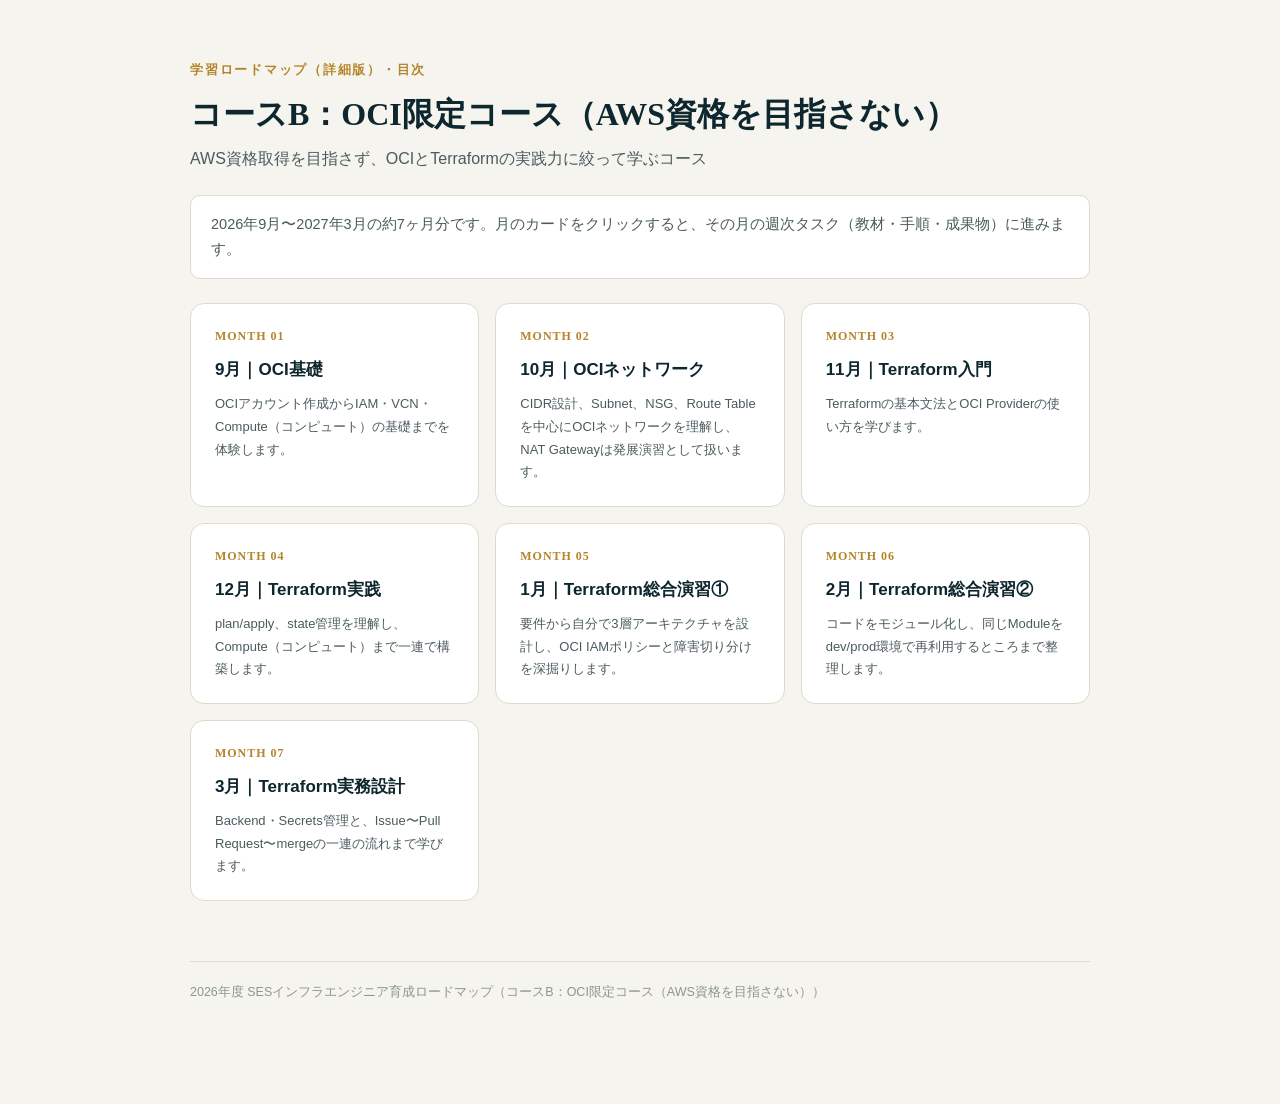
==== index.html @ c8ac6cfe "Add files via upload" ====
<!DOCTYPE html>
<html lang="ja">
<head>
<meta charset="UTF-8">
<meta name="viewport" content="width=device-width, initial-scale=1.0">
<title>コースB：OCI限定コース（AWS資格を目指さない）｜2026年度 ロードマップ 目次</title>
<link rel="stylesheet" href="assets/style.css">
<style>
  .layout{display:block;}
  main{max-width:980px;margin:0 auto;padding:60px 40px 100px;}
</style>
</head>
<body>
<div class="layout">
  <main>
    <div class="doc-header">
      <div class="eyebrow">学習ロードマップ（詳細版）・目次</div>
      <h1>コースB：OCI限定コース（AWS資格を目指さない）</h1>
      <p class="sub">AWS資格取得を目指さず、OCIとTerraformの実践力に絞って学ぶコース</p>
      <p class="lead">2026年9月〜2027年3月の約7ヶ月分です。月のカードをクリックすると、その月の週次タスク（教材・手順・成果物）に進みます。</p>
    </div>
    <div class="month-grid">
      <a class="month-card" href="2026-09.html">
          <div class="mnum">MONTH 01</div>
          <h3>9月｜OCI基礎</h3>
          <p>OCIアカウント作成からIAM・VCN・Compute（コンピュート）の基礎までを体験します。</p>
        </a>
      <a class="month-card" href="2026-10.html">
          <div class="mnum">MONTH 02</div>
          <h3>10月｜OCIネットワーク</h3>
          <p>CIDR設計、Subnet、NSG、Route Tableを中心にOCIネットワークを理解し、NAT Gatewayは発展演習として扱います。</p>
        </a>
      <a class="month-card" href="2026-11.html">
          <div class="mnum">MONTH 03</div>
          <h3>11月｜Terraform入門</h3>
          <p>Terraformの基本文法とOCI Providerの使い方を学びます。</p>
        </a>
      <a class="month-card" href="2026-12.html">
          <div class="mnum">MONTH 04</div>
          <h3>12月｜Terraform実践</h3>
          <p>plan/apply、state管理を理解し、Compute（コンピュート）まで一連で構築します。</p>
        </a>
      <a class="month-card" href="2027-01.html">
          <div class="mnum">MONTH 05</div>
          <h3>1月｜Terraform総合演習①</h3>
          <p>要件から自分で3層アーキテクチャを設計し、OCI IAMポリシーと障害切り分けを深掘りします。</p>
        </a>
      <a class="month-card" href="2027-02.html">
          <div class="mnum">MONTH 06</div>
          <h3>2月｜Terraform総合演習②</h3>
          <p>コードをモジュール化し、同じModuleをdev/prod環境で再利用するところまで整理します。</p>
        </a>
      <a class="month-card" href="2027-03.html">
          <div class="mnum">MONTH 07</div>
          <h3>3月｜Terraform実務設計</h3>
          <p>Backend・Secrets管理と、Issue〜Pull Request〜mergeの一連の流れまで学びます。</p>
        </a>
    </div>
    <footer>
      2026年度 SESインフラエンジニア育成ロードマップ（コースB：OCI限定コース（AWS資格を目指さない））
    </footer>
  </main>
</div>
</body>
</html>
---- assets/style.css ----
:root{
  --paper:#F5F4EE;
  --card:#FFFFFF;
  --ink:#1E2B2E;
  --ink-soft:#4B5B5E;
  --ink-faint:#8C978F;
  --line:#DEDACE;
  --navy:#173A44;
  --navy-deep:#0E262E;
  --accent:#B5842A;
  --accent-soft:#F1E3C6;
  --sage:#4F7A5B;
  --sage-soft:#E4EEE3;
  --brick:#A24B36;
  --brick-soft:#F3E1DA;
  --radius:10px;
}
*{box-sizing:border-box;}
html{scroll-behavior:smooth;}
body{
  margin:0;
  background:var(--paper);
  color:var(--ink);
  font-family:"Hiragino Kaku Gothic ProN","Yu Gothic",-apple-system,BlinkMacSystemFont,"Segoe UI",sans-serif;
  font-size:15.5px;
  line-height:1.75;
}
.layout{display:grid;grid-template-columns:270px minmax(0,1fr);min-height:100vh;}
.sidebar{
  background:var(--navy-deep);color:#EDEAE0;padding:26px 20px 40px;
  position:sticky;top:0;height:100vh;overflow-y:auto;
}
.sidebar .brand{font-family:"Hiragino Mincho ProN","Yu Mincho",serif;font-size:13px;letter-spacing:.08em;color:var(--accent);margin-bottom:4px;}
.sidebar h1{font-family:"Hiragino Mincho ProN","Yu Mincho",serif;font-size:18px;font-weight:600;line-height:1.5;margin:0 0 6px;color:#FBF9F3;}
.sidebar .course-badge{
  display:inline-block;font-size:11px;font-weight:700;letter-spacing:.05em;
  padding:3px 10px;border-radius:20px;margin-bottom:20px;
}
.sidebar .course-badge.a{background:var(--accent-soft);color:#7A5713;}
.sidebar .course-badge.b{background:var(--sage-soft);color:#2C4A31;}
.sidebar a.back-index{
  display:flex;align-items:center;gap:6px;color:#A9B7AE;text-decoration:none;
  font-size:12.5px;margin-bottom:18px;padding-bottom:14px;border-bottom:1px solid rgba(255,255,255,.1);
}
.sidebar a.back-index:hover{color:#fff;}
.sidebar nav{display:flex;flex-direction:column;gap:2px;}
.sidebar .nav-group-label{font-size:11px;letter-spacing:.12em;text-transform:uppercase;color:#8FA3A0;margin:18px 0 8px;}
.sidebar a{color:#CFD8CE;text-decoration:none;font-size:13.5px;padding:7px 10px;border-radius:6px;display:flex;align-items:center;gap:8px;transition:background .15s ease, color .15s ease;}
.sidebar a:hover{background:rgba(255,255,255,.06);color:#fff;}
.sidebar a .dot{width:5px;height:5px;border-radius:50%;background:#5B6E6A;flex:none;}
.month-nav{display:flex;flex-direction:column;gap:1px;margin-top:6px;}
.month-nav a{font-size:12.5px;padding:6px 10px;}
.month-nav a.current{background:rgba(255,255,255,.08);color:#fff;font-weight:700;}
.month-nav a.current .dot{background:var(--accent);}
.prevnext{display:flex;gap:8px;margin-top:22px;}
.prevnext a{
  flex:1;text-align:center;font-size:12px;padding:9px 6px;border:1px solid rgba(255,255,255,.14);
  border-radius:8px;color:#CFD8CE;text-decoration:none;
}
.prevnext a:hover{background:rgba(255,255,255,.07);color:#fff;}
.prevnext a.disabled{opacity:.3;pointer-events:none;}

main{padding:52px 64px 100px;max-width:920px;}
.doc-header{margin-bottom:14px;}
.doc-header .eyebrow{font-size:12.5px;letter-spacing:.14em;text-transform:uppercase;color:var(--accent);font-weight:600;margin-bottom:10px;}
.doc-header h1{font-family:"Hiragino Mincho ProN","Yu Mincho",serif;font-size:32px;line-height:1.4;margin:0 0 8px;color:var(--navy-deep);}
.doc-header .sub{font-size:16px;color:var(--ink-soft);margin:0 0 22px;}
.doc-header .lead{background:var(--card);border:1px solid var(--line);border-radius:var(--radius);padding:16px 20px;color:var(--ink-soft);font-size:14.5px;}

h2.section-title{font-family:"Hiragino Mincho ProN","Yu Mincho",serif;font-size:23px;color:var(--navy-deep);margin:56px 0 22px;padding-bottom:12px;border-bottom:2px solid var(--navy);scroll-margin-top:24px;}

.glossary{width:100%;border-collapse:collapse;background:var(--card);border-radius:var(--radius);overflow:hidden;border:1px solid var(--line);}
.glossary th{background:var(--navy);color:#F3F1E8;text-align:left;font-size:12.5px;letter-spacing:.04em;font-weight:600;padding:11px 14px;}
.glossary td{padding:11px 14px;font-size:14px;border-top:1px solid var(--line);vertical-align:top;}
.glossary tr:nth-child(even) td{background:#FAF9F4;}
.glossary td.term{font-weight:600;color:var(--navy-deep);white-space:nowrap;}
.glossary td.short{color:var(--accent);font-weight:600;}

.week{background:var(--card);border:1px solid var(--line);border-radius:14px;padding:28px 30px 26px;margin-bottom:24px;scroll-margin-top:24px;}
.week-head{display:flex;align-items:baseline;gap:12px;margin-bottom:6px;}
.week-num{font-family:"Hiragino Mincho ProN","Yu Mincho",serif;font-size:13px;color:var(--accent);font-weight:700;letter-spacing:.06em;}
.week-hours{font-size:12px;color:#888;font-weight:500;background:#f2f2f2;border-radius:4px;padding:2px 8px;}
.week h3{font-size:18.5px;margin:0;color:var(--navy-deep);font-weight:700;}
.block{margin-top:18px;}
.block-label{font-size:12.5px;font-weight:700;letter-spacing:.03em;color:var(--navy);margin-bottom:8px;display:flex;align-items:center;gap:6px;}
.goal-text{color:var(--ink-soft);font-size:14.5px;}
ul.materials{margin:0;padding-left:0;list-style:none;}
ul.materials li{font-size:13.8px;color:var(--ink-soft);padding:6px 0 6px 18px;position:relative;border-bottom:1px dashed var(--line);}
ul.materials li:last-child{border-bottom:none;}
ul.materials li::before{content:"◆";position:absolute;left:0;top:6px;color:var(--accent);font-size:10px;}
ol.steps{margin:0;padding-left:0;list-style:none;counter-reset:step;}
ol.steps li{counter-increment:step;font-size:14.3px;color:var(--ink);padding:9px 0 9px 34px;position:relative;border-bottom:1px solid #F0EEE5;}
ol.steps li:last-child{border-bottom:none;}
ol.steps li::before{content:counter(step);position:absolute;left:0;top:8px;width:22px;height:22px;border-radius:50%;background:var(--navy);color:#fff;font-size:11.5px;font-weight:700;display:flex;align-items:center;justify-content:center;}
code.inline{background:#EFECE1;color:var(--brick);padding:1px 6px;border-radius:4px;font-family:"SFMono-Regular",Consolas,Menlo,monospace;font-size:12.6px;}
.cmd{background:var(--navy-deep);color:#DCEFE6;font-family:"SFMono-Regular",Consolas,Menlo,monospace;font-size:12.8px;padding:10px 14px;border-radius:8px;margin:8px 0;overflow-x:auto;white-space:pre;}
.warn-box{background:var(--brick-soft);border:1px solid #E4C6B7;border-radius:8px;padding:12px 16px;}
.warn-box ul{margin:0;padding-left:18px;}
.warn-box li{font-size:13.6px;color:#6E3826;padding:4px 0;}

.deliverable{display:flex;align-items:flex-start;gap:10px;background:var(--sage-soft);border:1px solid #C7DBC5;border-radius:8px;padding:12px 16px;cursor:pointer;user-select:none;}
.deliverable input{appearance:none;width:19px;height:19px;flex:none;margin-top:1px;border:2px solid var(--sage);border-radius:5px;display:grid;place-content:center;cursor:pointer;}
.deliverable input::before{content:"";width:10px;height:10px;transform:scale(0);box-shadow:inset 1em 1em var(--sage);clip-path:polygon(14% 44%, 0 65%, 50% 100%, 100% 16%, 80% 0%, 43% 62%);transition:transform .12s ease;}
.deliverable input:checked::before{transform:scale(1);}
.deliverable .dtext{font-size:14px;color:#2C4A31;}
.deliverable.done{opacity:.6;}
.deliverable.done .dtext{text-decoration:line-through;}
.deliverable .dtext .dnone{color:var(--ink-faint);font-style:italic;}

/* 到達判定チェックリスト */
.criteria-box{background:var(--accent-soft);border:1px solid #E4D2A0;border-radius:8px;padding:12px 16px;}
.criteria-box ul{margin:0;padding-left:0;list-style:none;}
.criteria-box li{font-size:13.6px;color:#5C4212;padding:5px 0 5px 24px;position:relative;}
.criteria-box li::before{content:"☐";position:absolute;left:0;top:5px;color:var(--accent);font-size:13px;}
.criteria-box.final{background:var(--brick-soft);border-color:#E4C6B7;}
.criteria-box.final li{color:#6E3826;}
.criteria-box.final li::before{color:var(--brick);}

.sample-box{margin-top:10px;border:1px dashed #C9C3B2;border-radius:8px;background:#FBFAF6;}
.sample-box summary{cursor:pointer;padding:9px 14px;font-size:12.8px;font-weight:700;color:var(--accent);list-style:none;}
.sample-box summary::-webkit-details-marker{display:none;}
.sample-box summary::before{content:"▸ ";}
.sample-box[open] summary::before{content:"▾ ";}
.sample-content{padding:0 16px 14px;font-size:13.2px;color:var(--ink-soft);}
.sample-content table{width:100%;border-collapse:collapse;margin-top:6px;font-size:12.6px;}
.sample-content th,.sample-content td{border:1px solid var(--line);padding:6px 8px;text-align:left;}
.sample-content pre{background:var(--navy-deep);color:#DCEFE6;padding:10px 12px;border-radius:6px;font-family:"SFMono-Regular",Consolas,Menlo,monospace;font-size:12px;overflow-x:auto;white-space:pre;margin:6px 0;}
.sample-content ul{margin:6px 0;padding-left:18px;}
.sample-content li{padding:2px 0;}
.divider-note{text-align:center;font-size:13px;color:var(--ink-faint);margin:36px 0;position:relative;}
.divider-note::before,.divider-note::after{content:"";position:absolute;top:50%;width:38%;height:1px;background:var(--line);}
.divider-note::before{left:0;} .divider-note::after{right:0;}

footer{max-width:920px;margin:60px auto 0;padding:20px 0 0;border-top:1px solid var(--line);color:var(--ink-faint);font-size:12.5px;}

/* index page cards */
.month-grid{display:grid;grid-template-columns:repeat(auto-fit,minmax(260px,1fr));gap:16px;margin-top:24px;}
.month-card{background:var(--card);border:1px solid var(--line);border-radius:14px;padding:22px 24px;text-decoration:none;display:block;transition:border-color .15s ease, transform .15s ease;}
.month-card:hover{border-color:var(--accent);transform:translateY(-2px);}
.month-card .mnum{font-family:"Hiragino Mincho ProN","Yu Mincho",serif;font-size:12px;color:var(--accent);font-weight:700;letter-spacing:.08em;margin-bottom:8px;}
.month-card h3{margin:0 0 8px;font-size:17px;color:var(--navy-deep);}
.month-card p{margin:0;font-size:13px;color:var(--ink-soft);}

@media (max-width:860px){
  .layout{grid-template-columns:1fr;}
  .sidebar{position:relative;height:auto;}
  main{padding:32px 20px 80px;}
}
@media print{
  .sidebar{display:none;}
  .layout{grid-template-columns:1fr;}
  body{background:#fff;}
}

.doc-header .practical{background:var(--sage-soft);border:1px solid #CFE2CE;border-radius:var(--radius);padding:14px 20px;color:#2C4A31;font-size:14.5px;margin-top:10px;}
.doc-header .practical b{color:#1E3A22;}
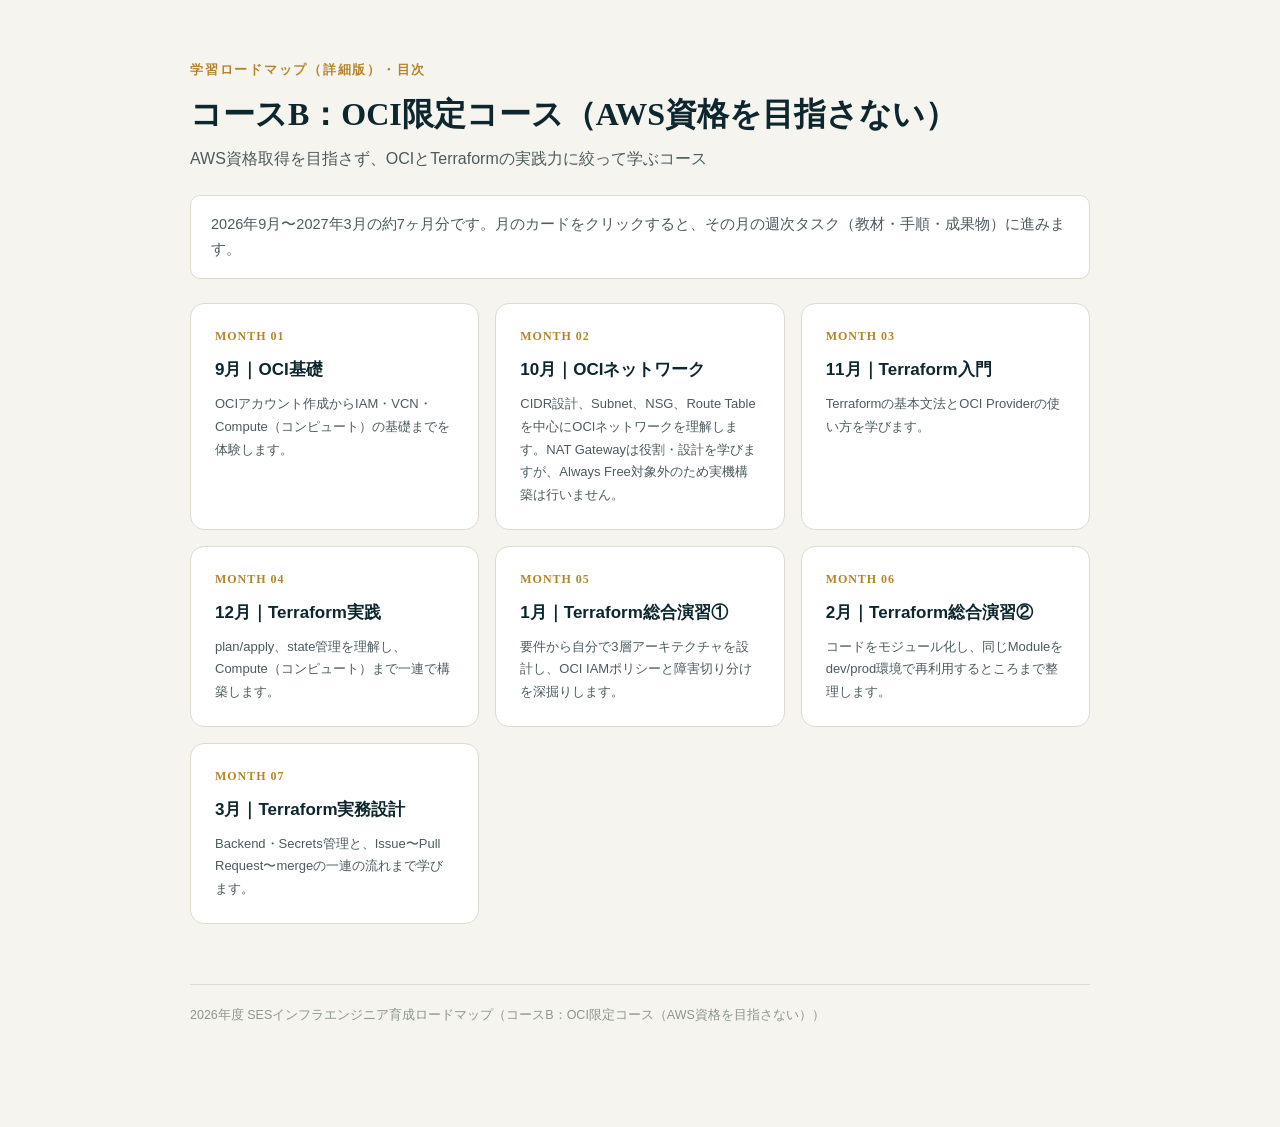
==== commit 01bf20b7: "Add files via upload" ====
--- a/index.html
+++ b/index.html
@@ -28,7 +28,7 @@
       <a class="month-card" href="2026-10.html">
           <div class="mnum">MONTH 02</div>
           <h3>10月｜OCIネットワーク</h3>
-          <p>CIDR設計、Subnet、NSG、Route Tableを中心にOCIネットワークを理解し、NAT Gatewayは発展演習として扱います。</p>
+          <p>CIDR設計、Subnet、NSG、Route Tableを中心にOCIネットワークを理解します。NAT Gatewayは役割・設計を学びますが、Always Free対象外のため実機構築は行いません。</p>
         </a>
       <a class="month-card" href="2026-11.html">
           <div class="mnum">MONTH 03</div>
